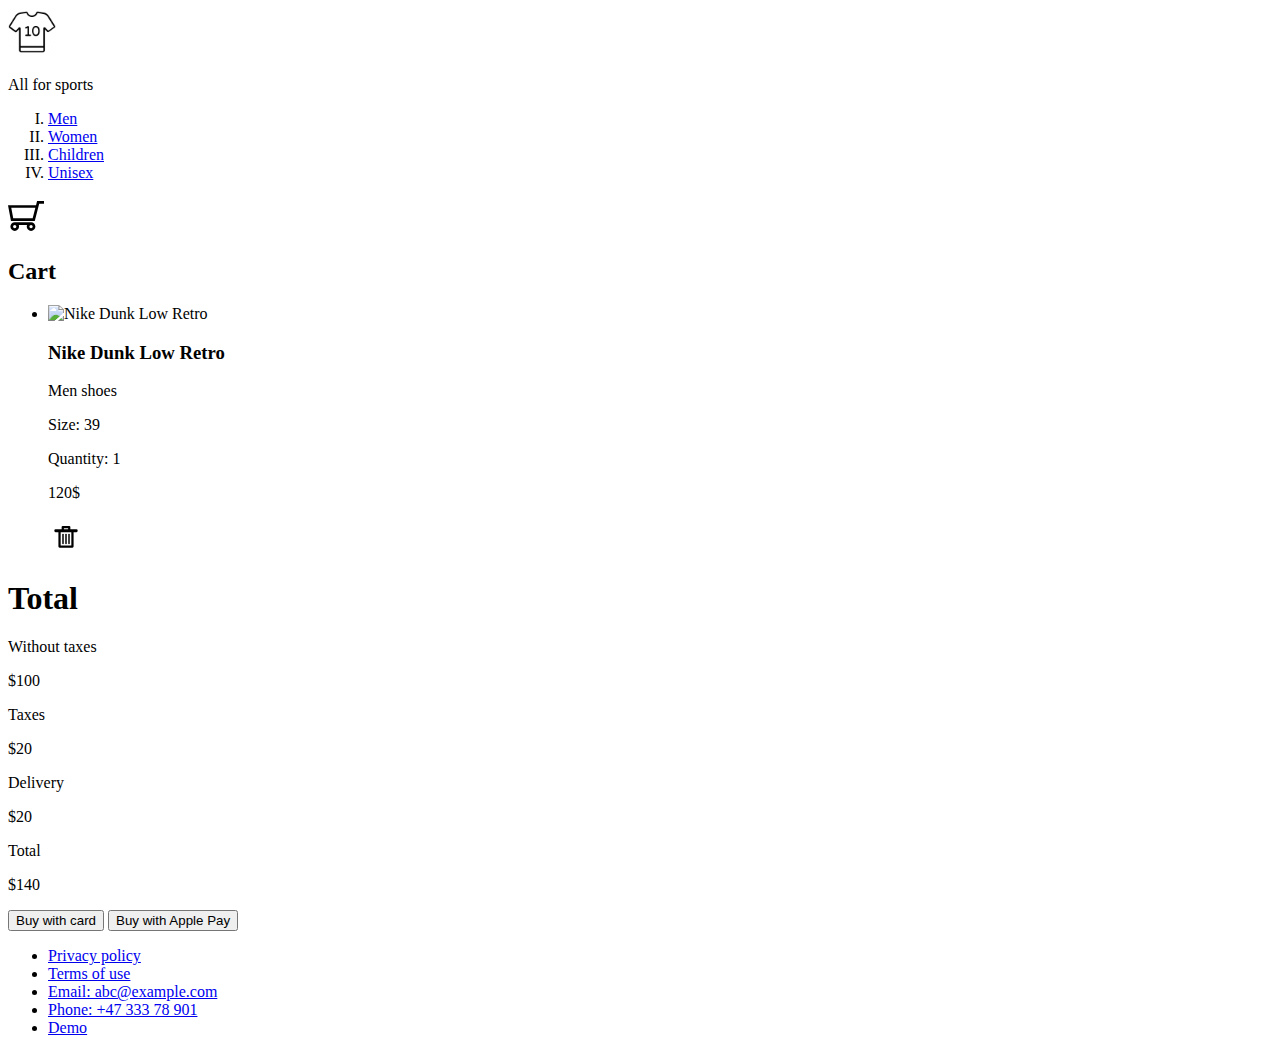
==== cart.html @ c893fbde "added cart screen" ====
<!DOCTYPE html>
<html lang="en">
  <head>
    <meta charset="UTF-8" />
    <meta name="viewport" content="width=device-width, initial-scale=1.0" />
    <title>All for sports closing</title>
  </head>
  <body>
    <header>
      <a href="./index.html">
        <img src="./assets/logo.png" width="48px" alt="Logo icon" />
      </a>
      <p>All for sports</p>
      <nav>
        <ol type="I">
          <li>
            <a href="/">Men</a>
          </li>
          <li>
            <a href="/">Women</a>
          </li>
          <li>
            <a href="/">Children</a>
          </li>
          <li>
            <a href="/">Unisex</a>
          </li>
        </ol>
      </nav>
      <a href="./cart.html">
        <img src="./assets/cart.svg" width="36px" alt="Cart" />
      </a>
    </header>
    <main>
      <section>
        <h2>Cart</h2>
        <ul>
          <li>
            <img
              src="https://static.nike.com/a/images/c_limit,w_592,f_auto/t_product_v1/9bc016bc-cd7a-49cc-a399-47930b00c59f/buty-meskie-dunk-low-retro-dd36JB.png"
              width="120px"
              alt="Nike Dunk Low Retro"
            />
            <h3>Nike Dunk Low Retro</h3>
            <p>Men shoes</p>
            <p>Size: 39</p>
            <p>Quantity: 1</p>
            <p>120$</p>
            <img src="./assets/bin.svg" width="36px" alt="Delete item" />
          </li>
        </ul>
      </section>
      <section>
        <h1>Total</h1>
        <p>Without taxes</p>
        <p>$100</p>
        <p>Taxes</p>
        <p>$20</p>
        <p>Delivery</p>
        <p>$20</p>
        <p>Total</p>
        <p>$140</p>
        <form>
          <button type="submit">Buy with card</button>
          <button type="submit">Buy with Apple Pay</button>
        </form>
      </section>
    </main>
    <footer>
      <ul>
        <li>
          <a
            target="_blank"
            rel="noopener noreferrer nofollow"
            href="https://agreementservice.svs.nike.com/rest/agreement?agreementType=privacyPolicy&uxId=com.nike.unite&country=IL&language=en&requestType=redirect"
            >Privacy policy</a
          >
        </li>
        <li>
          <a
            target="_blank"
            rel="noopener noreferrer nofollow"
            href="https://agreementservice.svs.nike.com/us/en_us/rest/agreement?agreementType=termsOfUse&uxId=com.nike.commerce.nikedotcom.web&country=US&language=en&requestType=redirect"
            >Terms of use</a
          >
        </li>
        <li>
          <a href="mailto: abc@example.com">Email: abc@example.com</a>
        </li>
        <li>
          <a href="tel:+4733378901">Phone: +47 333 78 901</a>
        </li>
        <li>
          <a href="./demo.html">Demo</a>
        </li>
      </ul>
    </footer>
  </body>
</html>
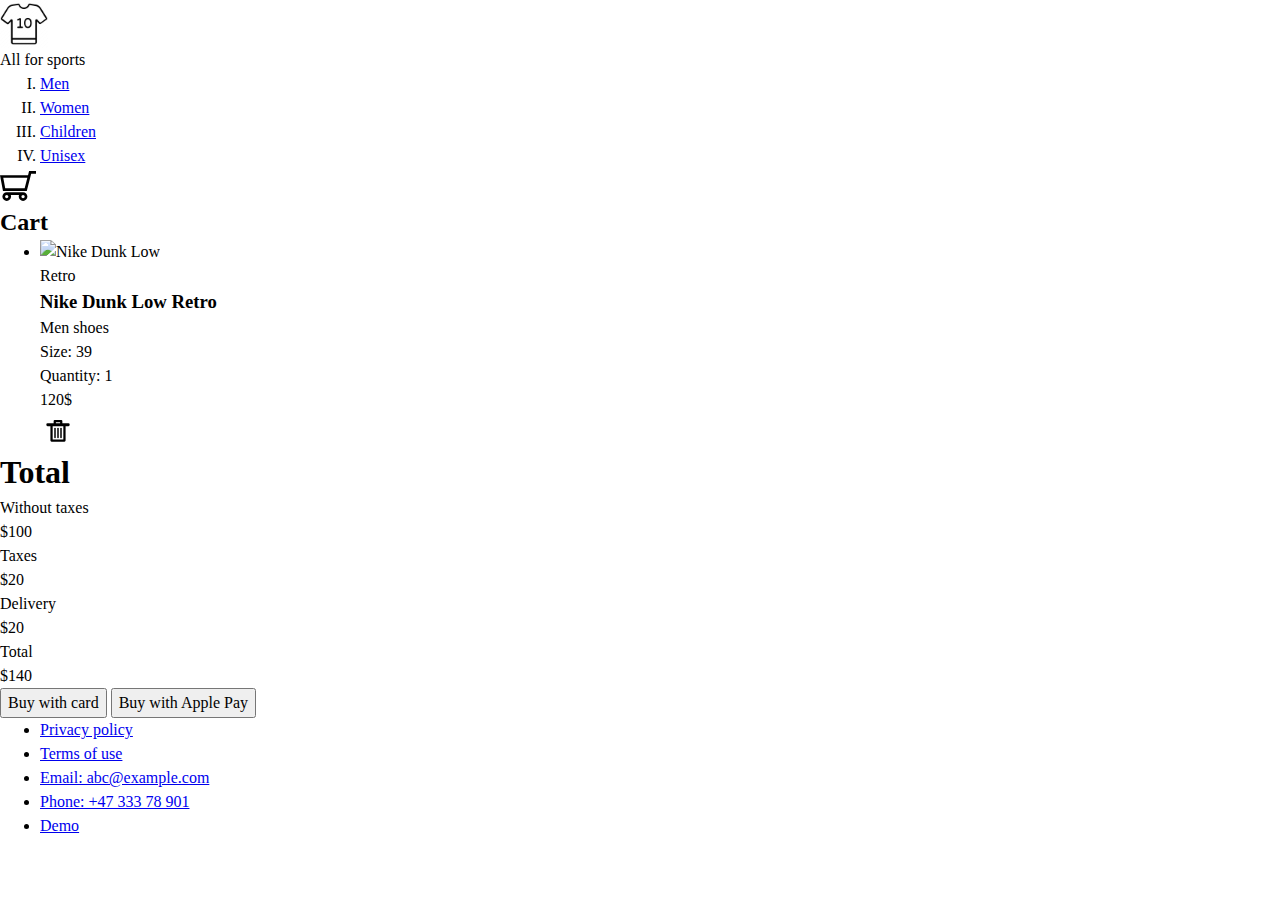
==== commit 8929a12c: "added resetting of css styles to default" ====
--- a/cart.html
+++ b/cart.html
@@ -4,6 +4,45 @@
     <meta charset="UTF-8" />
     <meta name="viewport" content="width=device-width, initial-scale=1.0" />
     <title>All for sports closing</title>
+    <style>
+      *,
+      *::before,
+      *::after {
+        box-sizing: border-box;
+      }
+      * {
+        margin: 0;
+      }
+      body {
+        line-height: 1.5;
+        -webkit-font-smoothing: antialiased;
+      }
+      img,
+      picture,
+      video,
+      canvas,
+      svg {
+        display: block;
+        max-width: 100%;
+      }
+
+      input,
+      button,
+      textarea,
+      select {
+        font: inherit;
+      }
+
+      p,
+      h1,
+      h2,
+      h3,
+      h4,
+      h5,
+      h6 {
+        overflow-wrap: break-word;
+      }
+    </style>
   </head>
   <body>
     <header>
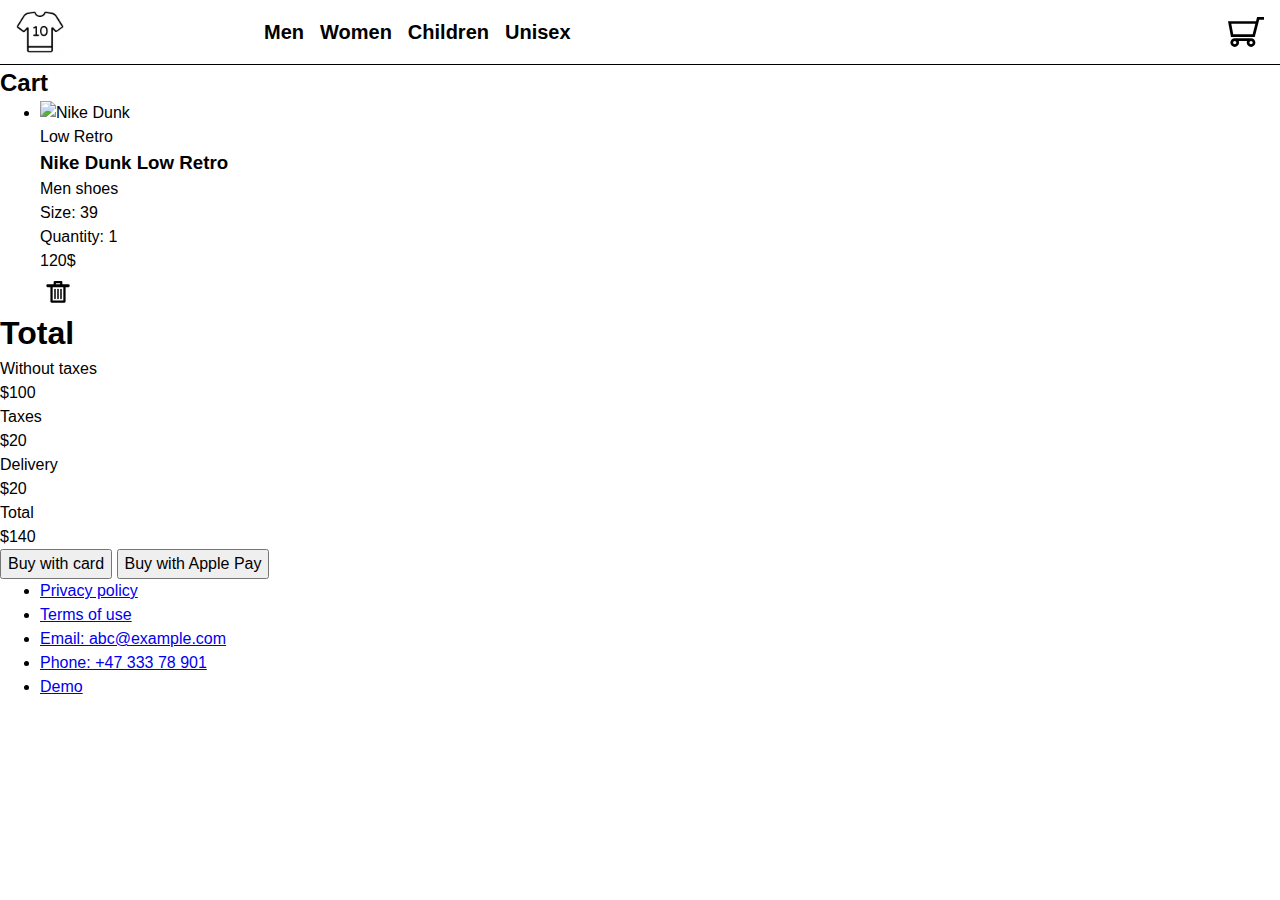
==== commit 309d5f64: "implemented header styles for all screens" ====
--- a/cart.html
+++ b/cart.html
@@ -12,6 +12,7 @@
       }
       * {
         margin: 0;
+        font-family: Arial, Helvetica, sans-serif;
       }
       body {
         line-height: 1.5;
@@ -43,30 +44,30 @@
         overflow-wrap: break-word;
       }
     </style>
+    <link rel="stylesheet" href="./styles.css" />
   </head>
   <body>
-    <header>
-      <a href="./index.html">
+    <header class="header">
+      <a class="logo-link" href="./index.html">
         <img src="./assets/logo.png" width="48px" alt="Logo icon" />
       </a>
-      <p>All for sports</p>
       <nav>
-        <ol type="I">
-          <li>
-            <a href="/">Men</a>
+        <ol type="I" class="nav-links">
+          <li class="nav-links-list-item">
+            <a class="nav-links-list-item-link" href="/">Men</a>
           </li>
-          <li>
-            <a href="/">Women</a>
+          <li class="nav-links-list-item">
+            <a class="nav-links-list-item-link" href="/">Women</a>
           </li>
-          <li>
-            <a href="/">Children</a>
+          <li class="nav-links-list-item">
+            <a class="nav-links-list-item-link" href="/">Children</a>
           </li>
-          <li>
-            <a href="/">Unisex</a>
+          <li class="nav-links-list-item">
+            <a class="nav-links-list-item-link" href="/">Unisex</a>
           </li>
         </ol>
       </nav>
-      <a href="./cart.html">
+      <a class="cart-link" href="./cart.html">
         <img src="./assets/cart.svg" width="36px" alt="Cart" />
       </a>
     </header>
--- a/styles.css
+++ b/styles.css
@@ -0,0 +1,37 @@
+.header {
+  display: flex;
+  padding: 8px 16px;
+  align-items: center;
+  border-bottom: 1px solid black;
+}
+
+.logo-link {
+  margin-right: 200px;
+}
+
+.nav-links {
+  display: flex;
+  padding: 0;
+}
+
+.nav-links-list-item {
+  display: block;
+}
+
+.nav-links-list-item:not(:last-child) {
+  margin-right: 16px;
+}
+
+.nav-links-list-item-link {
+  display: flex;
+  align-items: center;
+  text-decoration: none;
+  color: black;
+  font-size: 20px;
+  font-weight: 600;
+  height: 40px;
+}
+
+.cart-link {
+  margin-left: auto;
+}
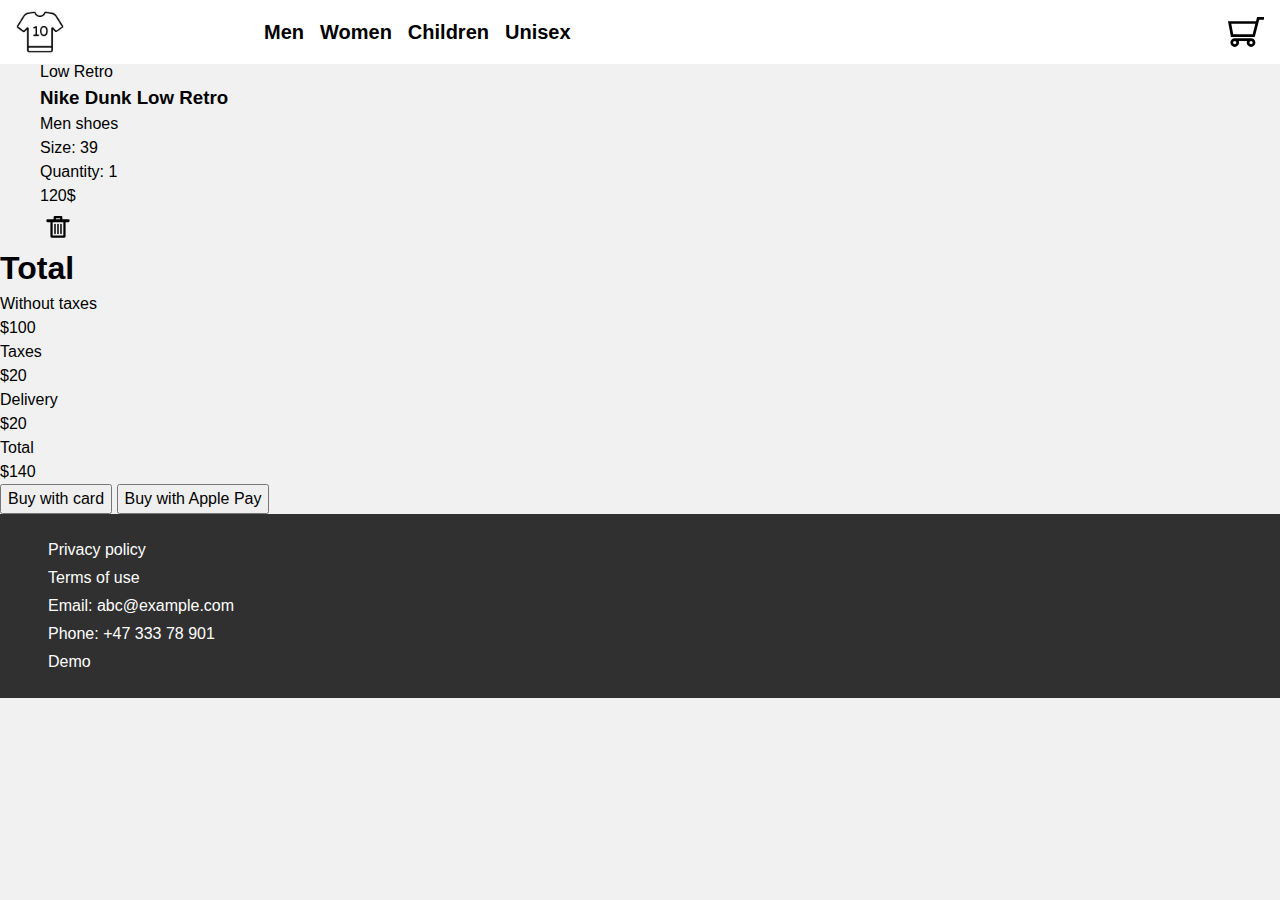
==== commit 18fe0a6e: "added styles for footer" ====
--- a/cart.html
+++ b/cart.html
@@ -48,7 +48,7 @@
   </head>
   <body>
     <header class="header">
-      <a class="logo-link" href="./index.html">
+      <a class="logo-link" href="/">
         <img src="./assets/logo.png" width="48px" alt="Logo icon" />
       </a>
       <nav>
@@ -106,32 +106,38 @@
         </form>
       </section>
     </main>
-    <footer>
-      <ul>
-        <li>
+    <footer class="footer">
+      <ul class="footer-list">
+        <li class="footer-list-item">
           <a
+            class="footer-list-link"
             target="_blank"
             rel="noopener noreferrer nofollow"
             href="https://agreementservice.svs.nike.com/rest/agreement?agreementType=privacyPolicy&uxId=com.nike.unite&country=IL&language=en&requestType=redirect"
             >Privacy policy</a
           >
         </li>
-        <li>
+        <li class="footer-list-item">
           <a
+            class="footer-list-link"
             target="_blank"
             rel="noopener noreferrer nofollow"
             href="https://agreementservice.svs.nike.com/us/en_us/rest/agreement?agreementType=termsOfUse&uxId=com.nike.commerce.nikedotcom.web&country=US&language=en&requestType=redirect"
             >Terms of use</a
           >
         </li>
-        <li>
-          <a href="mailto: abc@example.com">Email: abc@example.com</a>
+        <li class="footer-list-item">
+          <a class="footer-list-link" href="mailto: abc@example.com"
+            >Email: abc@example.com</a
+          >
         </li>
-        <li>
-          <a href="tel:+4733378901">Phone: +47 333 78 901</a>
+        <li class="footer-list-item">
+          <a class="footer-list-link" href="tel:+4733378901"
+            >Phone: +47 333 78 901</a
+          >
         </li>
-        <li>
-          <a href="./demo.html">Demo</a>
+        <li class="footer-list-item">
+          <a class="footer-list-link" href="./demo.html">Demo</a>
         </li>
       </ul>
     </footer>
--- a/styles.css
+++ b/styles.css
@@ -1,8 +1,16 @@
+body {
+  background-color: #f1f1f1;
+}
+
 .header {
   display: flex;
   padding: 8px 16px;
   align-items: center;
-  border-bottom: 1px solid black;
+  background-color: white;
+  position: fixed;
+  top: 0;
+  left: 0;
+  right: 0;
 }
 
 .logo-link {
@@ -35,3 +43,130 @@
 .cart-link {
   margin-left: auto;
 }
+
+.hero-section {
+  height: 300px;
+  display: flex;
+  position: relative;
+  justify-content: center;
+  align-items: center;
+  margin-top: 65px;
+}
+
+.hero-text-block {
+  display: flex;
+  flex-direction: column;
+  gap: 8px;
+  justify-content: center;
+  align-items: center;
+}
+
+.hero-bg {
+  position: absolute;
+  left: 0;
+  top: 0;
+  right: 0;
+  bottom: 0;
+  z-index: -1;
+  width: 100%;
+  height: 100%;
+  filter: blur(4px);
+}
+
+.hero-text-subtitle {
+  font-size: 36px;
+  line-height: 1;
+  color: white;
+}
+
+.hero-text-title {
+  font-size: 48px;
+  line-height: 1;
+  color: white;
+}
+
+.catalog-section {
+  padding: 48px 24px;
+}
+
+.hidden {
+  display: none;
+}
+
+.catalog-list {
+  display: flex;
+  padding: 0;
+  justify-content: space-between;
+}
+
+.catalog-list-item {
+  display: block;
+  width: 30%;
+}
+
+.catalog-list-item-link {
+  display: block;
+  text-decoration: none;
+  background-color: white;
+  border-radius: 12px;
+  overflow: hidden;
+  box-shadow: rgba(0, 0, 0, 0.15) 1.95px 1.95px 2.6px;
+  transition: transform 250ms linear;
+}
+
+.catalog-list-item-link:hover {
+  transform: scale(1.05);
+}
+
+.catalog-list-item-img {
+  width: 100%;
+}
+
+.catalog-list-item-text-block {
+  display: flex;
+  flex-direction: column;
+  gap: 4px;
+  padding: 8px 16px;
+}
+
+.catalog-list-item-text-sub-block {
+  display: flex;
+  justify-content: space-between;
+}
+
+.catalog-list-item-text {
+  color: black;
+  font-size: 16px;
+  font-weight: 600;
+}
+
+.catalog-list-item-sub-text {
+  color: #404040;
+  font-size: 16px;
+  font-weight: 600;
+}
+
+.footer {
+  background-color: #303030;
+  padding: 24px 48px;
+}
+
+.footer-list {
+  padding: 0;
+  display: flex;
+  flex-direction: column;
+  gap: 4px;
+}
+
+.footer-list-item {
+  display: block;
+}
+
+.footer-list-link {
+  text-decoration: none;
+  color: white;
+}
+
+.footer-list-link:hover {
+  text-decoration: underline;
+}
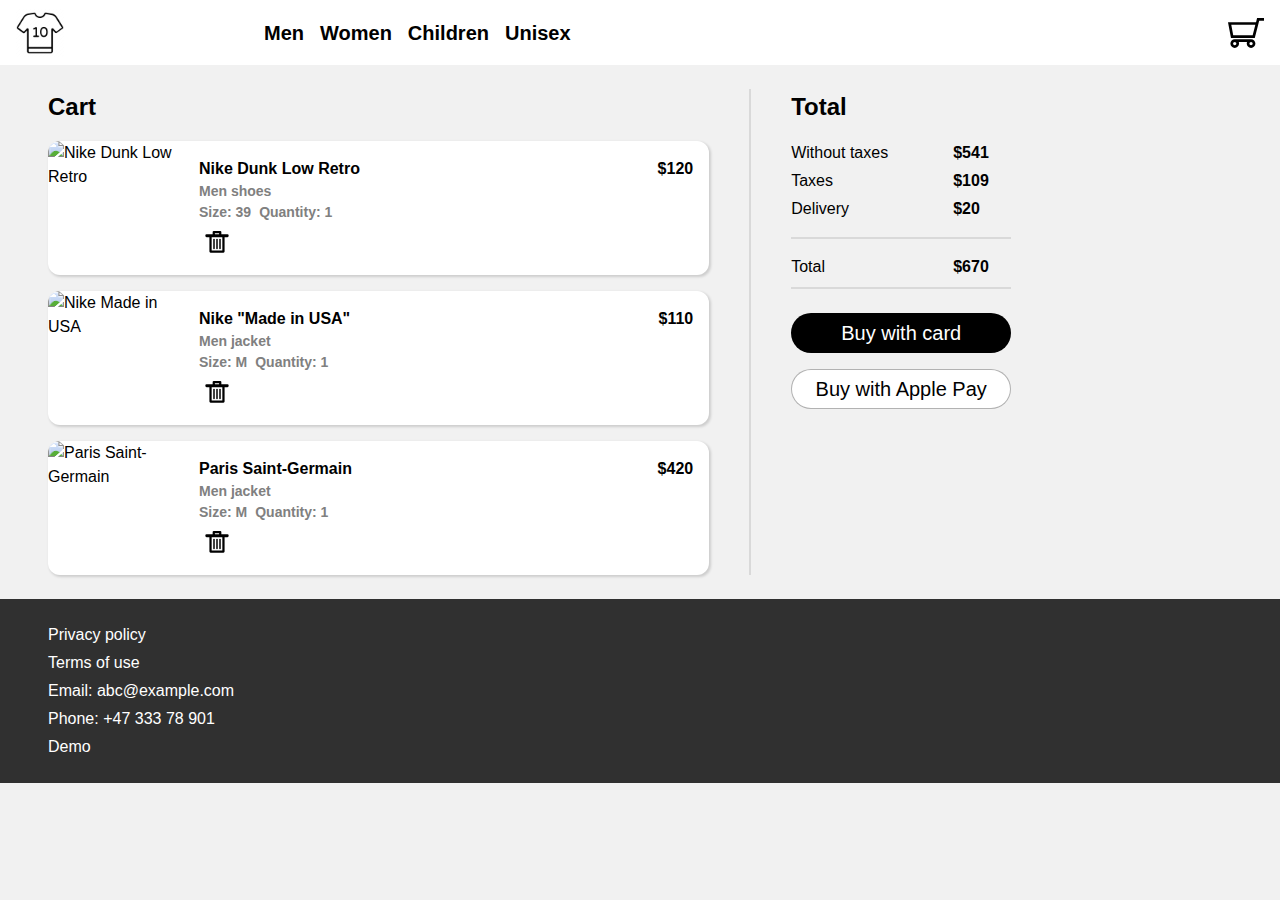
==== commit 0e353596: "finished with styling product screen" ====
--- a/cart.html
+++ b/cart.html
@@ -71,40 +71,124 @@
         <img src="./assets/cart.svg" width="36px" alt="Cart" />
       </a>
     </header>
-    <main>
-      <section>
-        <h2>Cart</h2>
-        <ul>
-          <li>
-            <img
-              src="https://static.nike.com/a/images/c_limit,w_592,f_auto/t_product_v1/9bc016bc-cd7a-49cc-a399-47930b00c59f/buty-meskie-dunk-low-retro-dd36JB.png"
-              width="120px"
-              alt="Nike Dunk Low Retro"
-            />
-            <h3>Nike Dunk Low Retro</h3>
-            <p>Men shoes</p>
-            <p>Size: 39</p>
-            <p>Quantity: 1</p>
-            <p>120$</p>
-            <img src="./assets/bin.svg" width="36px" alt="Delete item" />
-          </li>
-        </ul>
-      </section>
-      <section>
-        <h1>Total</h1>
-        <p>Without taxes</p>
-        <p>$100</p>
-        <p>Taxes</p>
-        <p>$20</p>
-        <p>Delivery</p>
-        <p>$20</p>
-        <p>Total</p>
-        <p>$140</p>
-        <form>
-          <button type="submit">Buy with card</button>
-          <button type="submit">Buy with Apple Pay</button>
-        </form>
-      </section>
+    <main class="main">
+      <div class="cart-sections-wrapper">
+        <section class="cart-section">
+          <h2 class="cart-title">Cart</h2>
+          <ul class="cart-list">
+            <li class="cart-list-item">
+              <img
+                width="135px"
+                class="cart-list-item-img"
+                src="https://static.nike.com/a/images/c_limit,w_592,f_auto/t_product_v1/9bc016bc-cd7a-49cc-a399-47930b00c59f/buty-meskie-dunk-low-retro-dd36JB.png"
+                alt="Nike Dunk Low Retro"
+              />
+              <div class="cart-list-item-content">
+                <div>
+                  <h3 class="cart-list-item-title">Nike Dunk Low Retro</h3>
+                  <p class="cart-list-item-text">Men shoes</p>
+                  <div class="cart-list-item-info-container">
+                    <p class="cart-list-item-text">Size: 39</p>
+                    <p class="cart-list-item-text">Quantity: 1</p>
+                  </div>
+
+                  <img src="./assets/bin.svg" width="36px" alt="Delete item" />
+                </div>
+
+                <p class="cart-list-item-price">$120</p>
+              </div>
+            </li>
+            <li class="cart-list-item">
+              <img
+                width="135px"
+                class="cart-list-item-img"
+                src="https://static.nike.com/a/images/c_limit,w_592,f_auto/t_product_v1/6d1e01d2-278d-4656-bff2-bac3c80efcbd/meska-bluza-z-kapturem-i-zamkiem-calej-dlugosci-made-in-usa-S91FDJ.png"
+                alt="Nike Made in USA"
+              />
+              <div class="cart-list-item-content">
+                <div>
+                  <h3 class="cart-list-item-title">Nike "Made in USA"</h3>
+                  <p class="cart-list-item-text">Men jacket</p>
+                  <div class="cart-list-item-info-container">
+                    <p class="cart-list-item-text">Size: M</p>
+                    <p class="cart-list-item-text">Quantity: 1</p>
+                  </div>
+
+                  <img src="./assets/bin.svg" width="36px" alt="Delete item" />
+                </div>
+
+                <p class="cart-list-item-price">$110</p>
+              </div>
+            </li>
+            <li class="cart-list-item">
+              <img
+                width="135px"
+                class="cart-list-item-img"
+                src="https://static.nike.com/a/images/c_limit,w_592,f_auto/t_product_v1/u_126ab356-44d8-4a06-89b4-fcdcc8df0245,c_scale,fl_relative,w_1.0,h_1.0,fl_layer_apply/e1604739-9ae7-4506-9eda-af6052c33fdc/parka-meska-paris-saint-germain-Z7N1TG.png"
+                alt="Paris Saint-Germain"
+              />
+              <div class="cart-list-item-content">
+                <div>
+                  <h3 class="cart-list-item-title">Paris Saint-Germain</h3>
+                  <p class="cart-list-item-text">Men jacket</p>
+                  <div class="cart-list-item-info-container">
+                    <p class="cart-list-item-text">Size: M</p>
+                    <p class="cart-list-item-text">Quantity: 1</p>
+                  </div>
+
+                  <img src="./assets/bin.svg" width="36px" alt="Delete item" />
+                </div>
+
+                <p class="cart-list-item-price">$420</p>
+              </div>
+            </li>
+          </ul>
+        </section>
+        <div class="cart-sections-separator"></div>
+        <section class="total-section">
+          <h1 class="total-title">Total</h1>
+          <ul class="total-list">
+            <li class="total-list-item">
+              <p class="total-list-item-category">Without taxes</p>
+              <p class="total-list-item-price">$541</p>
+            </li>
+            <li class="total-list-item">
+              <p class="total-list-item-category">Taxes</p>
+              <p class="total-list-item-price">$109</p>
+            </li>
+            <li class="total-list-item">
+              <p class="total-list-item-category">Delivery</p>
+              <p class="total-list-item-price">$20</p>
+            </li>
+          </ul>
+          <div class="total-separator"></div>
+          <div class="total-item">
+            <p class="total-item-category">Total</p>
+            <p class="total-item-price">$670</p>
+          </div>
+          <div class="total-separator"></div>
+          <form class="total-form">
+            <ul class="total-form-list">
+              <li class="total-form-list-item">
+                <button
+                  type="submit"
+                  class="total-form-list-item-button total-form-list-item-button-card"
+                >
+                  Buy with card
+                </button>
+              </li>
+              <li class="total-form-list-item">
+                <button
+                  type="submit"
+                  class="total-form-list-item-button total-form-list-item-button-apple-pay"
+                >
+                  Buy with Apple Pay
+                </button>
+              </li>
+            </ul>
+          </form>
+        </section>
+      </div>
     </main>
     <footer class="footer">
       <ul class="footer-list">
--- a/styles.css
+++ b/styles.css
@@ -4,13 +4,14 @@
 
 .header {
   display: flex;
-  padding: 8px 16px;
+  padding: 0px 16px;
   align-items: center;
   background-color: white;
   position: fixed;
   top: 0;
   left: 0;
   right: 0;
+  z-index: 1000;
 }
 
 .logo-link {
@@ -37,20 +38,23 @@
   color: black;
   font-size: 20px;
   font-weight: 600;
-  height: 40px;
+  height: 65px;
 }
 
 .cart-link {
   margin-left: auto;
 }
 
+.main {
+  margin-top: 65px;
+}
+
 .hero-section {
   height: 300px;
   display: flex;
   position: relative;
   justify-content: center;
   align-items: center;
-  margin-top: 65px;
 }
 
 .hero-text-block {
@@ -170,3 +174,316 @@
 .footer-list-link:hover {
   text-decoration: underline;
 }
+
+.product-sections-wrapper {
+  display: flex;
+  padding: 24px 48px;
+}
+
+.product-photos-section {
+  display: flex;
+  gap: 8px;
+}
+
+.product-photos-list {
+  padding: 0;
+  display: flex;
+  flex-direction: column;
+  gap: 12px;
+}
+
+.product-photos-list-item {
+  display: block;
+}
+
+.product-photos-list-item[selected] {
+  filter: brightness(0.8);
+}
+
+.product-photos-list-item:hover {
+  cursor: pointer;
+}
+
+.product-photos-list-img {
+  width: 5vw;
+}
+
+.product-photo-container {
+  position: relative;
+}
+
+.product-photo {
+  width: 35vw;
+}
+
+.product-photo-button-container {
+  position: absolute;
+  bottom: 16px;
+  right: 16px;
+}
+
+.product-photo-button {
+  width: 40px;
+  height: 40px;
+  border-radius: 50%;
+  border: 1px solid #303030;
+  background: #e5e5e5;
+  transition: opacity 150ms linear;
+}
+
+.product-photo-button:hover {
+  cursor: pointer;
+  opacity: 0.5;
+}
+
+.size-section {
+  margin-left: auto;
+  display: flex;
+  flex-direction: column;
+}
+
+.size-title {
+  font-size: 24px;
+}
+
+.size-sub-title {
+  font-size: 20px;
+  font-weight: 600;
+  color: #202020;
+  margin-bottom: 16px;
+}
+
+.size-text {
+  font-size: 20px;
+  font-weight: 600;
+  margin-bottom: 8px;
+}
+
+.size-small-text {
+  font-size: 16px;
+}
+
+.size-form {
+  flex: 1;
+  display: flex;
+  flex-direction: column;
+  justify-content: space-between;
+  align-items: center;
+}
+
+.size-list {
+  display: flex;
+  padding: 0;
+  flex-wrap: wrap;
+  width: 330px;
+  gap: 15px;
+}
+
+.size-list-item {
+  display: block;
+}
+
+.size-list-input {
+  display: none;
+  visibility: hidden;
+}
+
+.size-list-label {
+  display: flex;
+  width: 100px;
+  height: 42px;
+  justify-content: center;
+  align-items: center;
+  background-color: white;
+  border: 1px solid black;
+  border-radius: 12px;
+}
+
+.size-list-label:hover {
+  cursor: pointer;
+}
+
+.size-list-input:checked + .size-list-label {
+  background-color: #e0e0e0;
+}
+
+.size-button {
+  display: block;
+  width: 300px;
+  height: 60px;
+  background-color: black;
+  color: white;
+  font-size: 20px;
+  border: none;
+  border-radius: 48px;
+  transition: opacity 150ms linear;
+}
+
+.size-button:hover {
+  opacity: 0.8;
+  cursor: pointer;
+}
+
+.cart-sections-wrapper {
+  display: flex;
+  padding: 24px 48px;
+}
+
+.cart-section {
+  flex: 3;
+}
+
+.cart-title {
+  font-size: 24px;
+  margin-bottom: 16px;
+}
+
+.cart-list {
+  padding: 0;
+  display: flex;
+  flex-direction: column;
+  gap: 16px;
+}
+
+.cart-list-item {
+  display: flex;
+  justify-content: space-between;
+  box-shadow: rgba(0, 0, 0, 0.15) 1.95px 1.95px 2.6px;
+  background-color: white;
+  border-radius: 12px;
+  overflow: hidden;
+}
+
+.cart-list-item-img {
+  height: 100%;
+}
+
+.cart-list-item-content {
+  display: flex;
+  flex: 1;
+  justify-content: space-between;
+  padding: 16px;
+}
+
+.cart-list-item-title {
+  font-size: 16px;
+}
+
+.cart-list-item-text {
+  font-size: 14px;
+  font-weight: 600;
+  color: #808080;
+}
+
+.cart-list-item-info-container {
+  display: flex;
+  gap: 8px;
+}
+
+.cart-list-item-price {
+  font-size: 16px;
+  font-weight: 600;
+}
+
+.cart-sections-separator {
+  width: 2px;
+  margin: 0 40px;
+  background-color: #d9d9d9;
+}
+
+.total-section {
+  flex: 2;
+}
+
+.total-title {
+  font-size: 24px;
+  margin-bottom: 16px;
+}
+
+.total-list {
+  padding: 0;
+  display: flex;
+  flex-direction: column;
+  gap: 4px;
+  margin-bottom: 16px;
+}
+
+.total-list-item {
+  display: flex;
+  gap: 12px;
+}
+
+.total-list-item-category {
+  width: 150px;
+}
+
+.total-list-item-price {
+  font-weight: 600;
+}
+
+.total-item {
+  display: flex;
+  gap: 12px;
+  margin: 16px 0px 8px 0px;
+}
+
+.total-item-category {
+  width: 150px;
+}
+
+.total-item-price {
+  font-weight: 600;
+}
+
+.total-separator {
+  width: 220px;
+  height: 2px;
+  background-color: #d9d9d9;
+}
+
+.total-form {
+  margin-top: 24px;
+}
+
+.total-form-list {
+  padding: 0;
+  display: flex;
+  flex-direction: column;
+  gap: 16px;
+}
+
+.total-form-list-item {
+  display: block;
+}
+
+.total-form-list-item-button {
+  width: 220px;
+  height: 40px;
+  border: none;
+  border-radius: 48px;
+  font-size: 20px;
+}
+
+.total-form-list-item-button:hover {
+  cursor: pointer;
+}
+
+.total-form-list-item-button-card {
+  background-color: black;
+  color: white;
+}
+
+.total-form-list-item-button-card:hover {
+  opacity: 0.8;
+  cursor: pointer;
+}
+
+.total-form-list-item-button-apple-pay {
+  border: 1px solid rgba(0, 0, 0, 0.3);
+  background-color: white;
+  color: black;
+}
+
+.total-form-list-item-button-apple-pay:hover {
+  border: 1px solid black;
+}
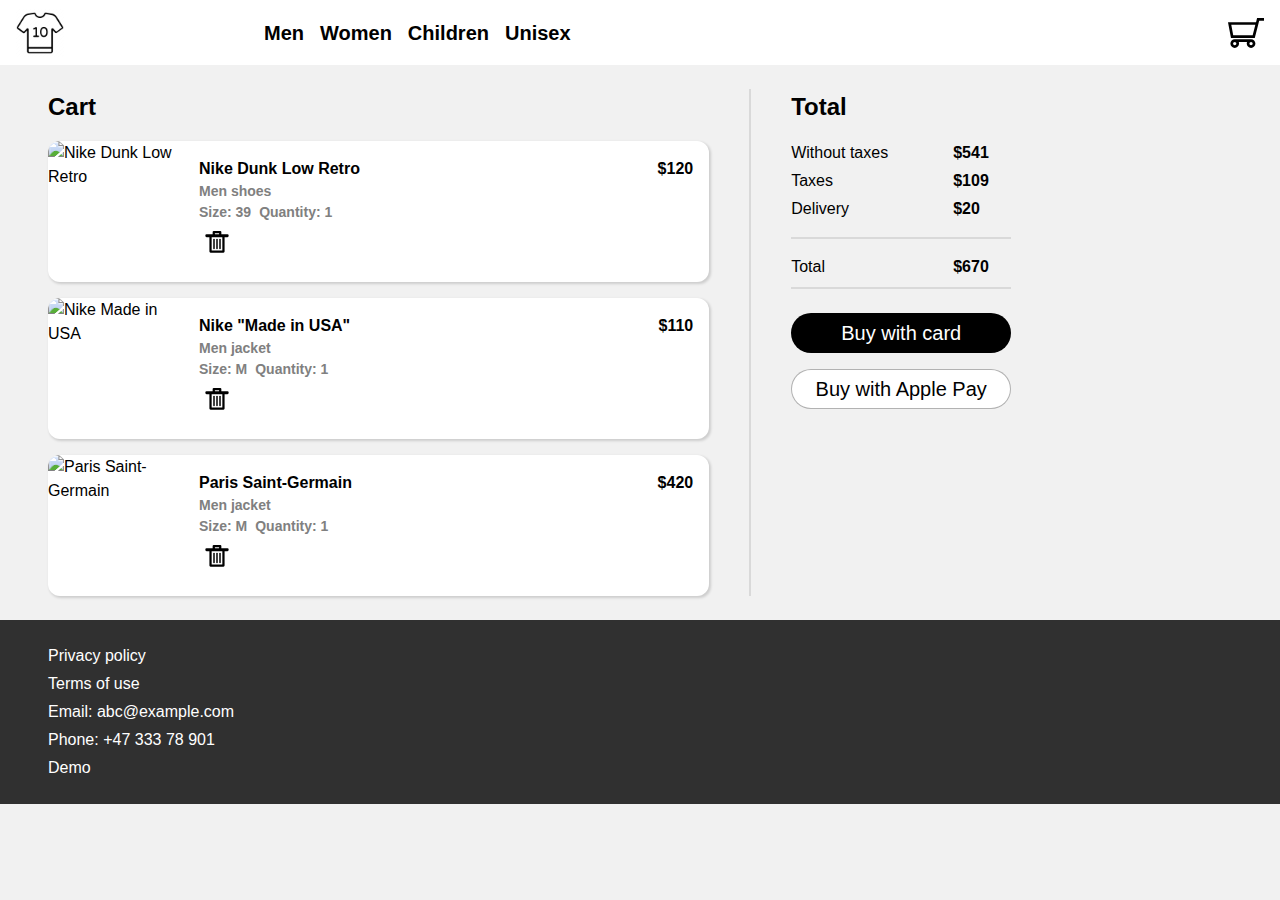
==== commit 09026e93: "added styles for delete button" ====
--- a/cart.html
+++ b/cart.html
@@ -91,8 +91,13 @@
                     <p class="cart-list-item-text">Size: 39</p>
                     <p class="cart-list-item-text">Quantity: 1</p>
                   </div>
-
-                  <img src="./assets/bin.svg" width="36px" alt="Delete item" />
+                  <button class="cart-list-item-button">
+                    <img
+                      src="./assets/bin.svg"
+                      width="36px"
+                      alt="Delete item"
+                    />
+                  </button>
                 </div>
 
                 <p class="cart-list-item-price">$120</p>
@@ -113,8 +118,13 @@
                     <p class="cart-list-item-text">Size: M</p>
                     <p class="cart-list-item-text">Quantity: 1</p>
                   </div>
-
-                  <img src="./assets/bin.svg" width="36px" alt="Delete item" />
+                  <button class="cart-list-item-button">
+                    <img
+                      src="./assets/bin.svg"
+                      width="36px"
+                      alt="Delete item"
+                    />
+                  </button>
                 </div>
 
                 <p class="cart-list-item-price">$110</p>
@@ -135,8 +145,13 @@
                     <p class="cart-list-item-text">Size: M</p>
                     <p class="cart-list-item-text">Quantity: 1</p>
                   </div>
-
-                  <img src="./assets/bin.svg" width="36px" alt="Delete item" />
+                  <button class="cart-list-item-button">
+                    <img
+                      src="./assets/bin.svg"
+                      width="36px"
+                      alt="Delete item"
+                    />
+                  </button>
                 </div>
 
                 <p class="cart-list-item-price">$420</p>
--- a/styles.css
+++ b/styles.css
@@ -50,7 +50,7 @@
 }
 
 .hero-section {
-  height: 300px;
+  height: 400px;
   display: flex;
   position: relative;
   justify-content: center;
@@ -375,6 +375,16 @@
   color: #808080;
 }
 
+.cart-list-item-button {
+  background-color: transparent;
+  padding: 0;
+  border: none;
+}
+
+.cart-list-item-button:hover {
+  cursor: pointer;
+}
+
 .cart-list-item-info-container {
   display: flex;
   gap: 8px;
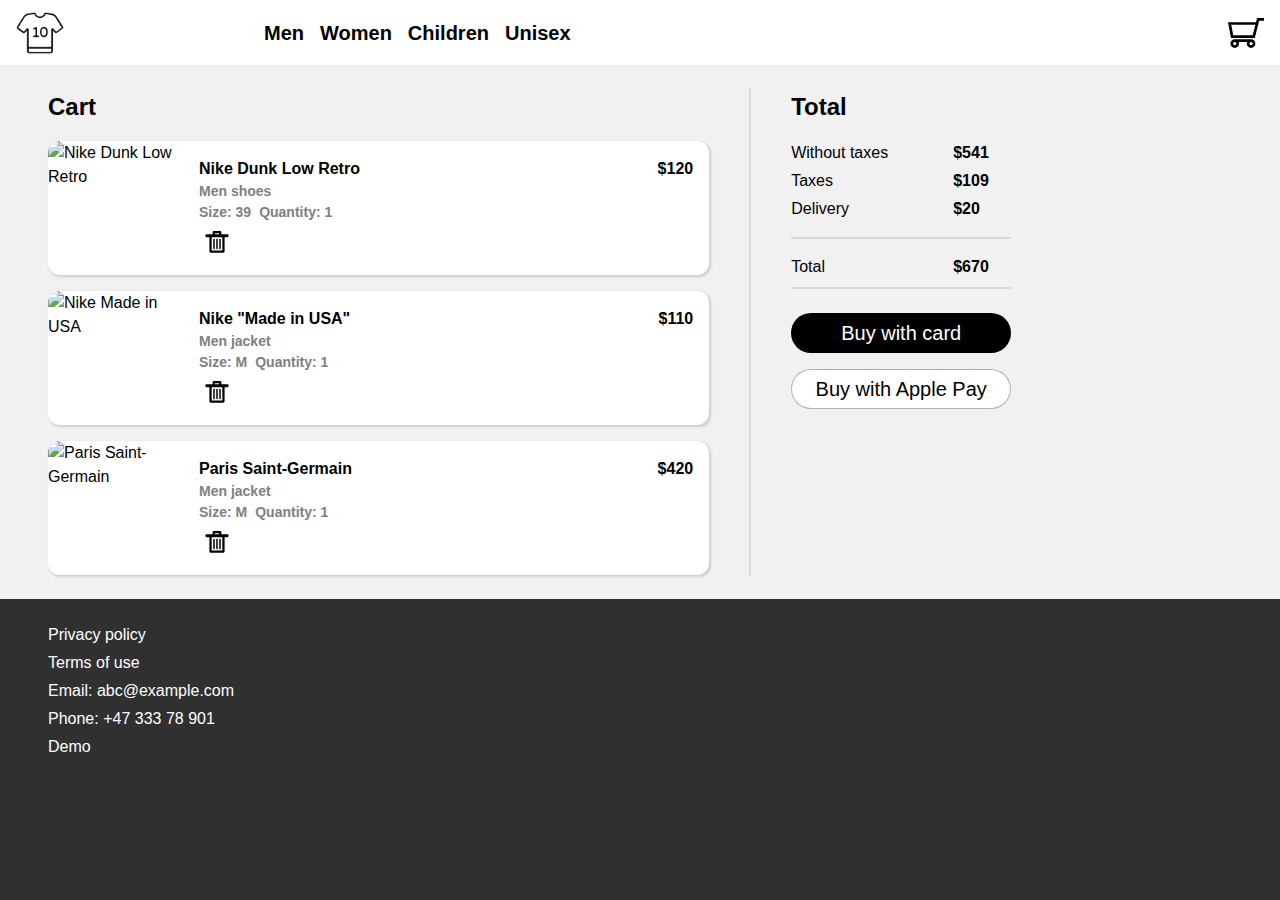
==== commit a8e2ad1b: "added deleting items from cart" ====
--- a/cart.html
+++ b/cart.html
@@ -241,4 +241,5 @@
       </ul>
     </footer>
   </body>
+  <script src="./scripts/cart.js" type="module"></script>
 </html>
--- a/styles.css
+++ b/styles.css
@@ -1,3 +1,7 @@
+html {
+  background-color: #303030;
+}
+
 body {
   background-color: #f1f1f1;
 }
@@ -52,9 +56,9 @@
 .hero-section {
   height: 400px;
   display: flex;
-  position: relative;
   justify-content: center;
   align-items: center;
+  background: linear-gradient(#e66465, #9198e5);
 }
 
 .hero-text-block {
@@ -63,18 +67,6 @@
   gap: 8px;
   justify-content: center;
   align-items: center;
-}
-
-.hero-bg {
-  position: absolute;
-  left: 0;
-  top: 0;
-  right: 0;
-  bottom: 0;
-  z-index: -1;
-  width: 100%;
-  height: 100%;
-  filter: blur(4px);
 }
 
 .hero-text-subtitle {
@@ -194,6 +186,8 @@
 
 .product-photos-list-item {
   display: block;
+  border-radius: 12px;
+  overflow: hidden;
 }
 
 .product-photos-list-item[selected] {
@@ -210,6 +204,8 @@
 
 .product-photo-container {
   position: relative;
+  border-radius: 12px;
+  overflow: hidden;
 }
 
 .product-photo {
@@ -376,6 +372,7 @@
 }
 
 .cart-list-item-button {
+  display: block;
   background-color: transparent;
   padding: 0;
   border: none;
@@ -497,3 +494,133 @@
 .total-form-list-item-button-apple-pay:hover {
   border: 1px solid black;
 }
+
+.demo-sections-wrapper {
+  display: flex;
+  padding: 24px;
+}
+
+.filters-aside {
+  width: 220px;
+  border-right: 1px solid black;
+  padding-right: 16px;
+}
+
+.filters-title {
+  margin-bottom: 12px;
+}
+
+.filters-list {
+  padding: 0;
+  display: flex;
+  flex-direction: column;
+  border-top: 0.5px solid black;
+  border-bottom: 0.5px solid black;
+}
+
+.filters-list-item {
+  display: block;
+  border-top: 0.5px solid black;
+  border-bottom: 0.5px solid black;
+}
+
+.filters-list-item-text-container {
+  display: flex;
+  justify-content: space-between;
+  align-items: center;
+  padding: 8px;
+}
+
+.filters-list-item-text-container:hover {
+  cursor: pointer;
+}
+
+.filters-list-item-text {
+  pointer-events: none;
+}
+
+.filters-list-item-arrow {
+  pointer-events: none;
+}
+
+.filters-list-item-sub-list {
+  padding: 0px 8px 8px 8px;
+}
+
+.filters-list-item-sub-list-item {
+  display: flex;
+  align-items: center;
+  gap: 8px;
+}
+
+.filters-list-item-sub-list-hidden {
+  display: none;
+}
+
+.demo-content-wrapper {
+  padding-left: 24px;
+  display: flex;
+  flex-direction: column;
+  gap: 16px;
+}
+
+.demo-article-content .demo-article-title {
+  font-size: 24px;
+}
+
+.demo-article-title ~ .demo-article-text {
+  font-size: 16px;
+}
+
+.demo-article-text::first-line {
+  font-weight: 600;
+}
+
+.feedback-title {
+  margin-bottom: 16px;
+}
+
+.feedback-row {
+  display: flex;
+  align-items: center;
+  margin-bottom: 12px;
+}
+
+.feedback-label {
+  display: block;
+  width: 100px;
+  font-weight: 600;
+}
+
+.feedback-input {
+  width: 200px !important;
+  height: 40px !important;
+  resize: none;
+  border: 1px solid black;
+  border-radius: 8px;
+}
+
+.feedback-subtitle {
+  font-weight: 600;
+  margin-bottom: 12px;
+}
+
+.feedback-form-input[type="checkbox"] + label {
+  display: block;
+  margin-left: 12px;
+}
+
+.feedback-form-input[type="radio"] + label {
+  display: block;
+  margin-left: 12px;
+}
+
+.table-section {
+  display: flex;
+  justify-content: center;
+  align-items: center;
+}
+
+.size-table {
+  border: 1px solid black;
+}
